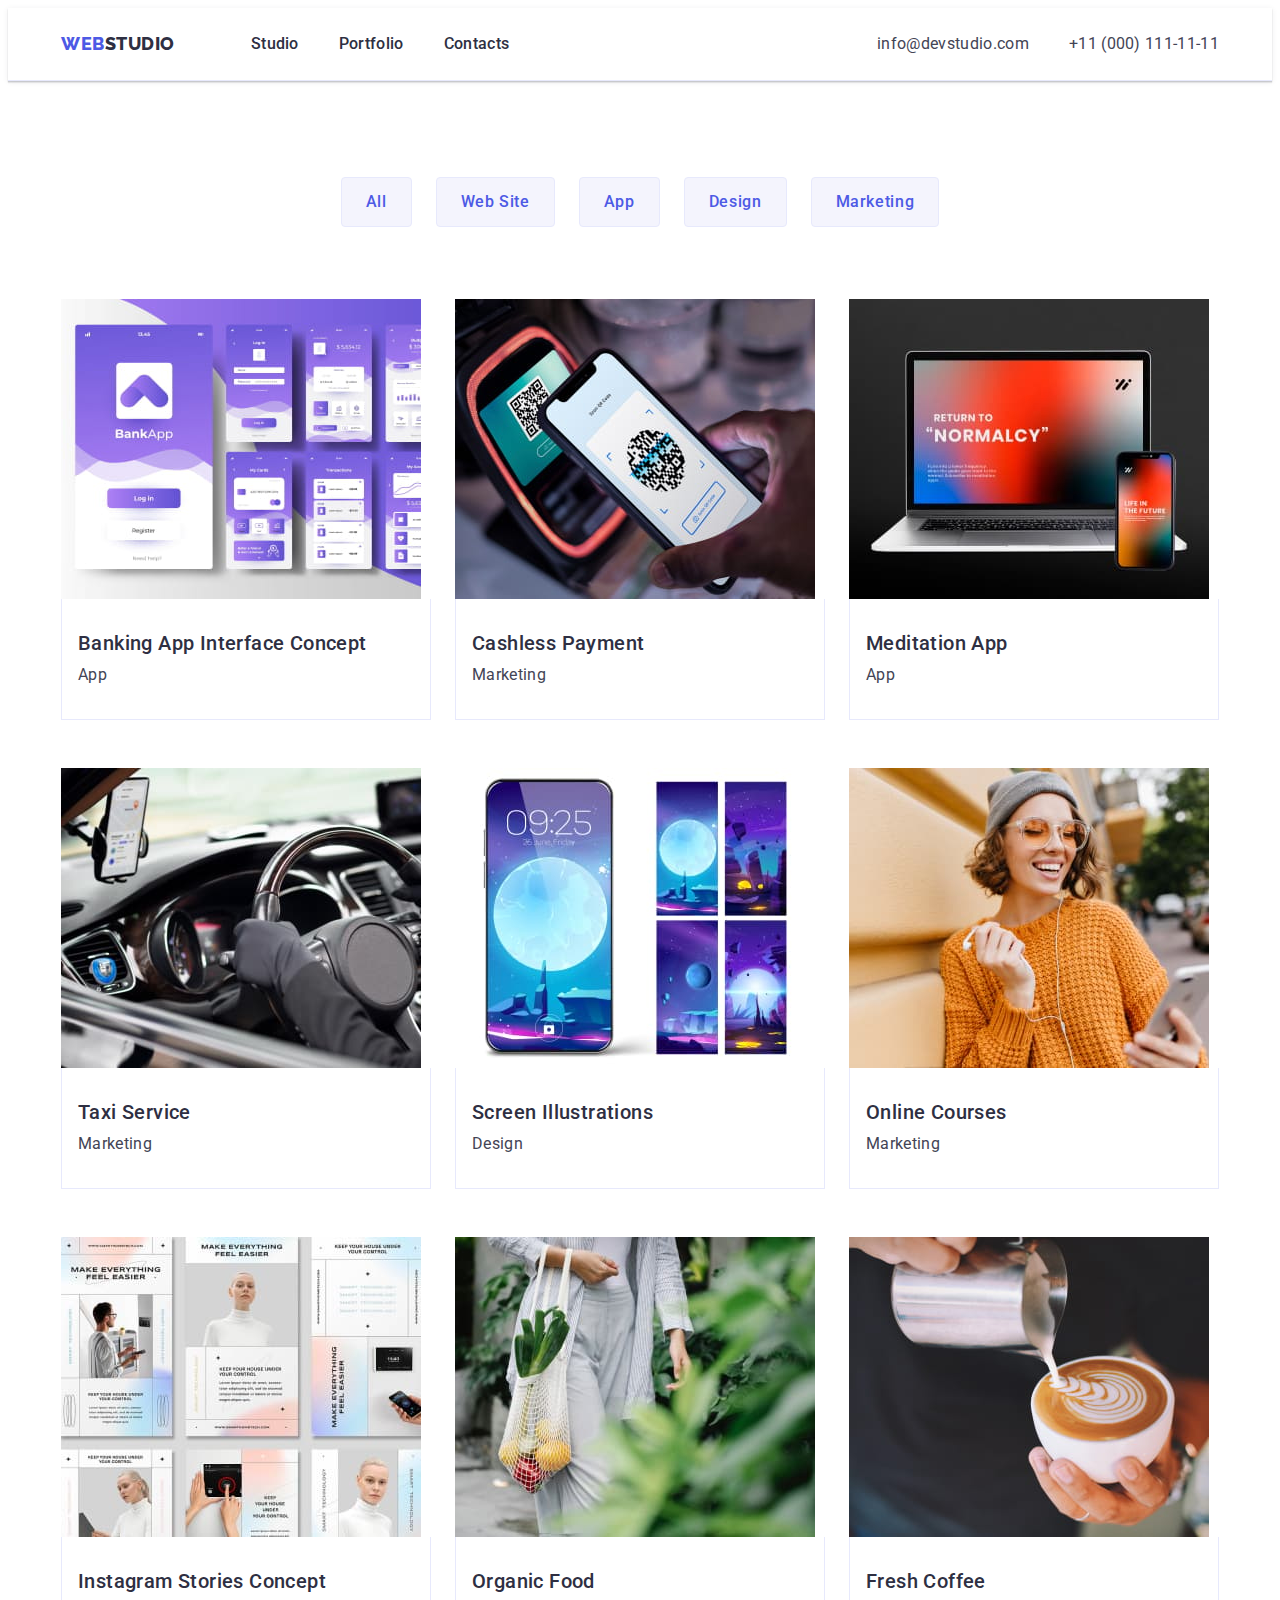
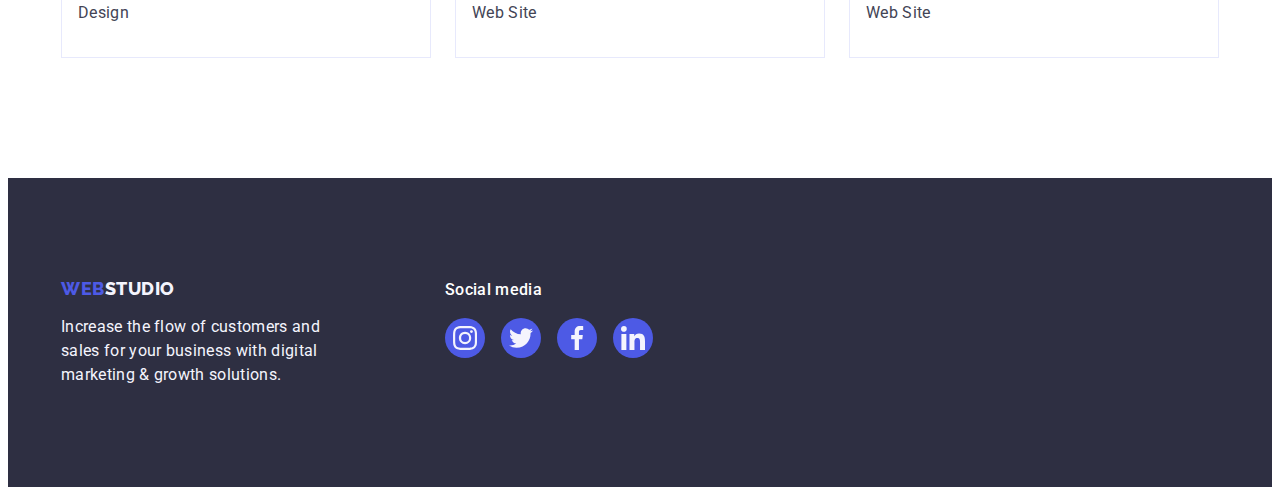
==== portfolio.html @ be01d1ad "Initial commit" ====
<!DOCTYPE html>
<html lang="en">
  <head>
    <meta charset="UTF-8" />
    <meta http-equiv="X-UA-Compatible" content="IE=edge" />
    <meta name="viewport" content="width=device-width, initial-scale=1.0" />
    <title>Portfolio</title>
    <link rel="preconnect" href="https://fonts.googleapis.com" />
    <link rel="preconnect" href="https://fonts.gstatic.com" crossorigin />
    <link
      href="https://fonts.googleapis.com/css2?family=Raleway:wght@800&family=Roboto:wght@400;500;700;900&display=swap"
      rel="stylesheet"
    />
    <link
      rel="stylesheet"
      href="https://cdnjs.cloudflare.com/ajax/libs/modern-normalize/1.1.0/modern-normalize.min.css"
      integrity="sha512-wpPYUAdjBVSE4KJnH1VR1HeZfpl1ub8YT/NKx4PuQ5NmX2tKuGu6U/JRp5y+Y8XG2tV+wKQpNHVUX03MfMFn9Q=="
      crossorigin="anonymous"
      referrerpolicy="no-referrer"
    />
    <link rel="stylesheet" href="./css/styles.css" />
  </head>
  <body>
    <!--Шапка сайту-->
    <header class="page-header">
      <div class="container page-header-container">
        <nav class="nav page-header-container">
          <a class="logo link" href="./index.html"
            >Web<span class="logo-part">Studio</span></a
          >
          <ul class="menu list">
            <li><a class="menu-item link" href="./index.html">Studio</a></li>
            <li>
              <a class="menu-item link" href="./portfolio.html">Portfolio</a>
            </li>
            <li><a class="menu-item link" href="">Contacts</a></li>
          </ul>
        </nav>
        <address class="contact-info">
          <ul class="list address page-header-container">
            <li>
              <a class="contact link" href="mailto:info@devstudio.com"
                >info@devstudio.com</a
              >
            </li>
            <li>
              <a class="contact link" href="tel:+110001111111"
                >+11 (000) 111-11-11</a
              >
            </li>
          </ul>
        </address>
      </div>
    </header>
    <main>
      <section class="portfolio-page">
        <div class="container">
          <h1 class="visually-hidden">Examples of our work</h1>
          <!-- Кнопки для фільтрації -->
          <ul class="list buttons-portfolio">
            <li><button class="filter-buttons" type="button">All</button></li>
            <li>
              <button class="filter-buttons" type="button">Web Site</button>
            </li>
            <li><button class="filter-buttons" type="button">App</button></li>
            <li>
              <button class="filter-buttons" type="button">Design</button>
            </li>
            <li>
              <button class="filter-buttons" type="button">Marketing</button>
            </li>
          </ul>
          <!-- Види робіт -->

          <ul class="list examples-list">
            <li class="examples-list-link">
              <a class="link more" href="">
                <img
                  src="./images/examples-of-our-work/banking-app.jpg"
                  alt="Banking App"
                  width="360"
                  height="300"
                />
                <div class="examples-item">
                  <h2 class="work-title">Banking App Interface Concept</h2>
                  <p class="work-desc">App</p>
                </div></a
              >
            </li>

            <li class="examples-list-link">
              <a class="link more" href="">
                <img
                  src="./images/examples-of-our-work/cashless-payment.jpg"
                  alt="Cashless Payment"
                  width="360"
                  height="300"
                />
                <div class="examples-item">
                  <h2 class="work-title">Cashless Payment</h2>
                  <p class="work-desc">Marketing</p>
                </div></a
              >
            </li>

            <li class="examples-list-link">
              <a class="link more" href="">
                <img
                  src="./images/examples-of-our-work/meditation-app.jpg"
                  alt="meditation app"
                  width="360"
                  height="300"
                />
                <div class="examples-item">
                  <h2 class="work-title">Meditation App</h2>
                  <p class="work-desc">App</p>
                </div></a
              >
            </li>

            <li class="examples-list-link">
              <a class="link more" href="">
                <img
                  src="./images/examples-of-our-work/taxi-service.jpg"
                  alt="Taxi Service"
                  width="360"
                  height="300"
                />
                <div class="examples-item">
                  <h2 class="work-title">Taxi Service</h2>
                  <p class="work-desc">Marketing</p>
                </div></a
              >
            </li>

            <li class="examples-list-link">
              <a class="link more" href="">
                <img
                  src="./images/examples-of-our-work/screen-illustrations.jpg"
                  alt="Screen Illustrations"
                  width="360"
                  height="300"
                />
                <div class="examples-item">
                  <h2 class="work-title">Screen Illustrations</h2>
                  <p class="work-desc">Design</p>
                </div></a
              >
            </li>

            <li class="examples-list-link">
              <a class="link more" href="">
                <img
                  src="./images/examples-of-our-work/online-courses.jpg"
                  alt="Online Courses"
                  width="360"
                  height="300"
                />
                <div class="examples-item">
                  <h2 class="work-title">Online Courses</h2>
                  <p class="work-desc">Marketing</p>
                </div></a
              >
            </li>

            <li class="examples-list-link">
              <a class="link more" href="">
                <img
                  src="./images/examples-of-our-work/instagram-stories-concept.jpg"
                  alt="Design for Instagram"
                  width="360"
                  height="300"
                />
                <div class="examples-item">
                  <h2 class="work-title">Instagram Stories Concept</h2>
                  <p class="work-desc">Design</p>
                </div></a
              >
            </li>

            <li class="examples-list-link">
              <a class="link more" href="">
                <img
                  src="./images/examples-of-our-work/organic-food.jpg"
                  alt="Organic food"
                  width="360"
                  height="300"
                />
                <div class="examples-item">
                  <h2 class="work-title">Organic Food</h2>
                  <p class="work-desc">Web Site</p>
                </div></a
              >
            </li>

            <li class="examples-list-link">
              <a class="link more" href="">
                <img
                  src="./images/examples-of-our-work/fresh-coffee.jpg"
                  alt="Coffee"
                  width="360"
                  height="300"
                />
                <div class="examples-item">
                  <h2 class="work-title">Fresh Coffee</h2>
                  <p class="work-desc">Web Site</p>
                </div></a
              >
            </li>
          </ul>
        </div>
      </section>
    </main>
    <!-- Футер -->
    <footer class="container-footer">
      <div class="container wrap-footer">
        <!-- Left-side -->
        <div class="left-side">
          <a class="bottom-logo link" href="./index.html">
            Web<span class="part-logo">Studio</span>
          </a>
          <p class="footer-text">
            Increase the flow of customers and sales for your business with
            digital marketing & growth solutions.
          </p>
        </div>
        <!-- Right side -->
        <div class="right-side">
          <p class="title-right">Social media</p>
          <ul class="social-footer list">
            <li class="social-footer-item">
              <a
                class="social-footer-link"
                href=""
                target="_blank"
                rel="noopener noreferrer"
                aria-label="icon instagram"
              >
                <svg class="footer-icons" width="24" height="24">
                  <use href="./images/icons.svg#icon-instagram-logo"></use>
                </svg>
              </a>
            </li>
            <li class="social-footer-item">
              <a
                class="social-footer-link"
                href=""
                target="_blank"
                rel="noopener noreferrer"
                aria-label="icon twitter"
              >
                <svg class="footer-icons" width="24" height="24">
                  <use href="./images/icons.svg#icon-twitter-logo"></use>
                </svg>
              </a>
            </li>
            <li class="social-footer-item">
              <a
                class="social-footer-link"
                href=""
                target="_blank"
                rel="noopener noreferrer"
                aria-label="icon facebook"
              >
                <svg class="footer-icons" width="24" height="24">
                  <use href="./images/icons.svg#icon-facebook-logo"></use>
                </svg>
              </a>
            </li>
            <li class="social-footer-item">
              <a
                class="social-footer-link"
                href=""
                target="_blank"
                rel="noopener noreferrer"
                aria-label="icon linkedin"
              >
                <svg class="footer-icons" width="24" height="24">
                  <use href="./images/icons.svg#icon-linkedin-logo"></use>
                </svg>
              </a>
            </li>
          </ul>
        </div>
      </div>
    </footer>
  </body>
</html>
---- css/styles.css ----
:root {
  --primary-text-color: #434455;
  --secondary-text-color: #2e2f42;
  --primary-background-color: #ffffff;
  --color-logo: #4d5ae5;
}
body {
  font-family: "Roboto", sans-serif;
  font-size: 16px;
  color: var(--primary-text-color);
  font-weight: 400;
  background-color: var(--primary-background-color);
}
h1,
h2,
h3,
h4,
p,
ul {
  margin-top: 0;
  margin-bottom: 0;
}
ul {
  padding-left: 0;
}
img {
  display: block;
  max-width: 100%;
  height: auto;
}
.list {
  list-style: none;
  display: flex;
}
.link {
  text-decoration: none;
}
/* =============COMPONENTS============= */
.title {
  font-weight: 500;
  font-size: 20px;
  line-height: 1.2;
  letter-spacing: 0.02em;
  color: var(--secondary-text-color);
}

.description {
  line-height: 1.5;
  letter-spacing: 0.02em;
  margin-bottom: 8px;
}

.section-heading {
  font-weight: 700;
  font-size: 36px;
  line-height: 1.11;
  letter-spacing: 0.02em;
  text-transform: capitalize;
  color: var(--secondary-text-color);
  text-align: center;
  margin-bottom: 72px;
}
.section {
  padding: 120px 0;
}

.container {
  width: 1158px;
  margin: 0 auto;
  padding: 0 15px;
}
.visually-hidden {
  position: absolute;
  width: 1px;
  height: 1px;
  margin: -1px;
  border: 0;
  padding: 0;
  white-space: nowrap;
  clip-path: inset(100%);
  clip: rect(0 0 0 0);
  overflow: hidden;
}
/* =============/COMPONENTS============= */

/* =============Шапка============= */
.logo {
  font-family: "Raleway", sans-serif;
  font-weight: 800;
  font-size: 18px;
  line-height: 1.17;
  margin-right: 76px;
  align-items: center;
  letter-spacing: 0.03em;
  text-transform: uppercase;
  color: #4d5ae5;
  padding-top: 24px;
  padding-bottom: 24px;
}
.logo-part {
  color: var(--secondary-text-color);
}
.menu {
  display: flex;
}
.menu-item {
  font-weight: 500;
  line-height: 1.5;
  letter-spacing: 0.02em;
  color: var(--secondary-text-color);
  padding-top: 24px;
  padding-bottom: 24px;
  display: block;
}
.menu :not(:last-child) {
  margin-right: 40px;
}

.menu-item:hover,
.menu-item:focus {
  color: #404bbf;
}
.contact-info {
  font-style: normal;
  margin-left: auto;
}
.contact {
  line-height: 1.5;
  letter-spacing: 0.02em;
  font-style: normal;
  color: var(--primary-text-color);
  padding-top: 24px;
  padding-bottom: 24px;
  display: block;
}

.contact:hover,
.contact:focus {
  color: #404bbf;
}

.page-header-container {
  display: flex;
  align-items: center;
}
.page-header {
  border-bottom: 1px solid #e7e9fc;
  box-shadow: 0px 2px 1px rgba(46, 47, 66, 0.08),
    0px 1px 1px rgba(46, 47, 66, 0.16), 0px 1px 6px rgba(46, 47, 66, 0.08);
}
.address :not(:last-child) {
  margin-right: 40px;
}

/* =================/Шапка=============== */

/* =============HERO STUDIO============= */
.hero {
  padding-top: 188px;
  padding-bottom: 188px;
  background: #2e2f42;
  max-height: 600px;
  max-width: 1440px;
  margin-left: auto;
  margin-right: auto;
  background-repeat: no-repeat;
  background-position: center;
  background-size: cover;
  background-image: linear-gradient(
      rgba(46, 47, 66, 0.7),
      rgba(46, 47, 66, 0.7)
    ),
    url(../images/hero-background/people-office-hero.jpg);
}

.hero-caption {
  font-weight: 700;
  font-size: 56px;
  line-height: 1.07;
  letter-spacing: 0.02em;
  color: #ffffff;
  text-align: center;
  margin-bottom: 48px;
  max-width: 496px;
  margin-left: auto;
  margin-right: auto;
}
.btn-order {
  background: var(--color-logo);
  font-weight: 500;
  line-height: 1.5;
  display: block;
  align-items: center;
  letter-spacing: 0.04em;
  color: #ffffff;
  font-family: "Roboto", sans-serif;
  font-size: 16px;
  letter-spacing: 0.04em;
  margin: 0 auto;
  padding-top: 14.22px;
  padding-right: 30.22px;
  padding-bottom: 14.22px;
  padding-left: 30.22px;
  min-width: 169px;
  height: 56px;
  border-radius: 4px;
  border-color: var(--color-logo);
  border: none;
}

.btn-order {
  cursor: pointer;
}
.btn-order:hover,
.btn-order:focus {
  background: #404bbf;
}

/* =============/HERO STUDIO============= */

/**
  |============================
  | Advantages
  |============================
*/
.list .title {
  margin-bottom: 8px;
}
.advantages-list {
  gap: 24px;
}
.item-advantages {
  flex-basis: calc((100% - (3 * 24px)) / 4);
}

.wrap-icon {
  display: flex;
  align-items: center;
  justify-content: center;
  width: 264px;
  height: 112px;
  background-color: #f4f4fd;
  border-radius: 4px;
  margin-bottom: 8px;
}
/**
  |============================
  | /Advantages
  |============================
*/

/* =============What are we doing============= */
.container-wod {
  padding-bottom: 120px;
}
.work-list :not(:last-child) {
  margin-right: 24px;
}
.cards-works {
  flex-basis: calc((100%-24px * 2) / 3);
}
/* =============/What are we doing============= */

/* =============OUR TEAM============= */
.section-team {
  background-color: #f4f4fd;
}
.holder {
  background-color: #ffffff;
  box-shadow: 0px 1px 6px rgba(46, 47, 66, 0.08),
    0px 1px 1px rgba(46, 47, 66, 0.16), 0px 2px 1px rgba(46, 47, 66, 0.08);
  border-radius: 0px 0px 4px 4px;
}
.holder:not(:last-child) {
  margin-right: 24px;
}
.employees {
  flex-basis: calc((100%- 24px * 3) / 4);
}
.employee-desc {
  text-align: center;
  padding-top: 32px;
  padding-bottom: 32px;
}

.social {
  justify-content: center;
  align-items: center;
  gap: 24px;
}

.social-links {
  display: flex;
  width: 40px;
  height: 40px;
  background-color: var(--color-logo);
  align-items: center;
  justify-content: center;
  border-radius: 50%;
}
.social-icons {
  fill: #f4f4fd;
}
.social-links:hover,
.social-links:focus {
  background-color: #404bbf;
}

/* =============/OUR TEAM============= */

/* =============Customers============= */
.section-heading {
  line-height: 1.1;
}

.customers-link {
  display: flex;
  width: 168px;
  height: 88px;
  justify-content: center;
  align-items: center;
  color: #8e8f99;
  border: 1px solid #8e8f99;
  border-radius: 4px;
}
.customers-icon {
  fill: currentColor;
}
.customers-link:hover,
.customers-link:focus {
  color: #404bbf;
  border: 1px solid #404bbf;
}
.customers {
  gap: 24px;
}

/* =============/Customers============= */

/* =============Footer============= */

.footer-text {
  width: 264px;
  font-size: 16px;
  line-height: 1.5;
  letter-spacing: 0.02em;
}

.container-footer {
  background: #2e2f42;
  color: #f4f4fd;
  padding: 100px 0 100px;
}
.bottom-logo {
  font-family: "Raleway", sans-serif;
  font-weight: 800;
  font-size: 18px;
  line-height: 1.17;
  display: flex;
  align-items: center;
  letter-spacing: 0.03em;
  text-transform: uppercase;
  color: #4d5ae5;
  margin-bottom: 16px;
  display: inline-block;
}
.part-logo {
  color: #f4f4fd;
}
.wrap-footer {
  display: flex;
  align-items: baseline;
}
.left-side {
  margin-right: 120px;
}
.title-right {
  font-weight: 500;
  font-size: 16px;
  line-height: 1.5;
  letter-spacing: 0.02em;
  margin-bottom: 16px;
  color: var(--primary-background-color);
}
.social-footer-link {
  display: flex;
  width: 40px;
  height: 40px;
  align-items: center;
  justify-content: center;
  background-color: var(--color-logo);
  border-radius: 50%;
  fill: #f4f4fd;
}
.social-footer-link:hover,
.social-footer-link:focus {
  background-color: #31d0aa;
}
.social-footer {
  gap: 16px;
  justify-content: space-between;
  align-items: center;
}
/* =============/Footer============= */

/* =============Portfolio============= */
.portfolio-page {
  padding-top: 96px;
  padding-bottom: 120px;
}
.filter-buttons {
  font-family: "Roboto", sans-serif;
  font-size: 16px;
  font-weight: 500;
  line-height: 1.5;
  text-align: center;
  letter-spacing: 0.04em;
  color: var(--color-logo);
  background: #f4f4fd;
  border: 1px solid #e7e9fc;
  border-radius: 4px;
  padding-top: 12px;
  padding-right: 24px;
  padding-bottom: 12px;
  padding-left: 24px;
}

.filter-buttons:hover,
.filter-buttons:focus {
  color: #ffffff;
  background-color: #404bbf;
  border: 1px solid transparent;
  box-shadow: 0px 3px 1px rgba(0, 0, 0, 0.1), 0px 2px 1px rgba(0, 0, 0, 0.08),
    0px 2px 2px rgba(0, 0, 0, 0.12);
  border-radius: 4px;
}

.filter-buttons {
  cursor: pointer;
}

.work-title {
  font-weight: 500;
  font-size: 20px;
  line-height: 1.2;
  letter-spacing: 0.02em;
  color: var(--secondary-text-color);
  margin-bottom: 8px;
}
.work-desc {
  line-height: 1.5;
  letter-spacing: 0.02em;
  font-size: 16px;
  line-height: 1.5;
  color: var(--primary-text-color);
}
.examples-list {
  display: flex;
  flex-wrap: wrap;
  column-gap: 24px;
  row-gap: 48px;
}

.examples-list-link {
  flex-basis: calc((100% - 48px) / 3);
}

.examples-item {
  padding: 32px 16px;
  border: 1px solid #e7e9fc;
  border-top: none;
}
.buttons-portfolio {
  margin-bottom: 72px;
  justify-content: center;
}
.buttons-portfolio :not(:last-child) {
  margin-right: 24px;
}
.more {
  display: block;
}
.more:hover,
.more:focus {
  
  box-shadow: 0px 1px 6px rgba(46, 47, 66, 0.08),
    0px 1px 1px rgba(46, 47, 66, 0.16), 0px 2px 1px rgba(46, 47, 66, 0.08);
}
/* =============/Portfolio=========:==== */
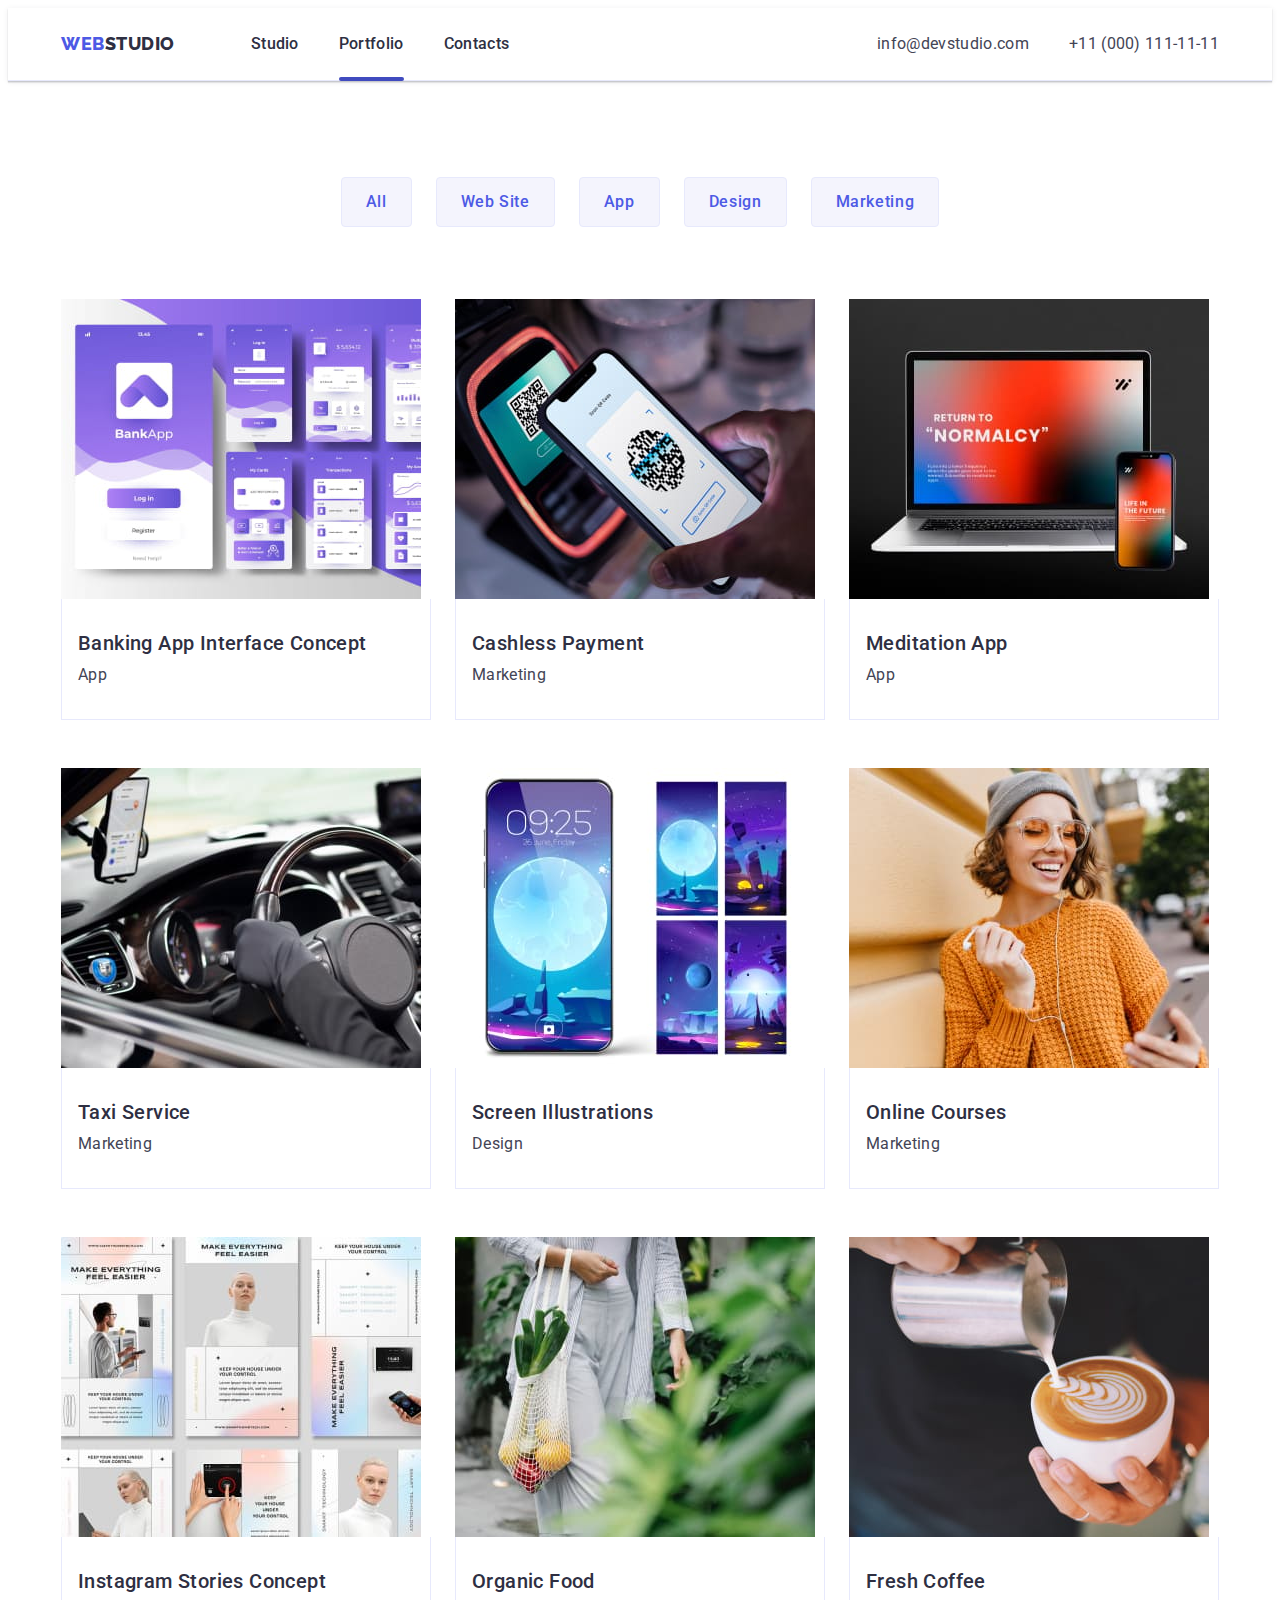
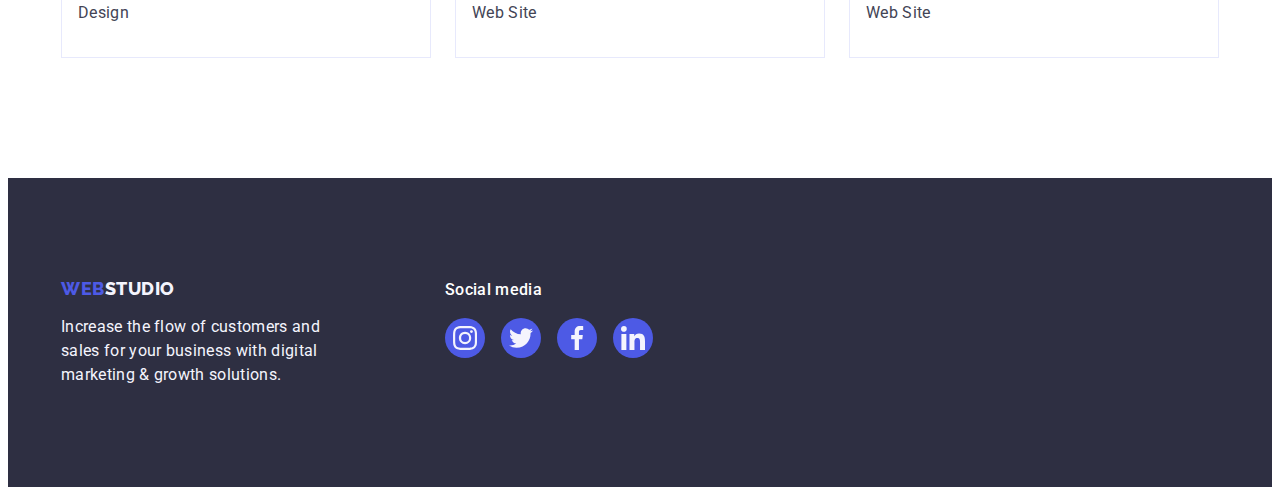
==== commit a410ec83: "hw5 Version1" ====
--- a/portfolio.html
+++ b/portfolio.html
@@ -31,7 +31,9 @@
           <ul class="menu list">
             <li><a class="menu-item link" href="./index.html">Studio</a></li>
             <li>
-              <a class="menu-item link" href="./portfolio.html">Portfolio</a>
+              <a class="menu-item active link" href="./portfolio.html"
+                >Portfolio</a
+              >
             </li>
             <li><a class="menu-item link" href="">Contacts</a></li>
           </ul>
@@ -75,12 +77,21 @@
           <ul class="list examples-list">
             <li class="examples-list-link">
               <a class="link more" href="">
-                <img
-                  src="./images/examples-of-our-work/banking-app.jpg"
-                  alt="Banking App"
-                  width="360"
-                  height="300"
-                />
+                <div class="examples-thumb">
+                  <img
+                    src="./images/examples-of-our-work/banking-app.jpg"
+                    alt="Banking App"
+                    width="360"
+                    height="300"
+                  />
+                  <div class="overlay">
+                    <p class="overlay-text">
+                      14 Stylish and User-Friendly App Design Concepts · Task
+                      Manager App · Calorie Tracker App · Exotic Fruit Ecommerce
+                      App · Cloud Storage App
+                    </p>
+                  </div>
+                </div>
                 <div class="examples-item">
                   <h2 class="work-title">Banking App Interface Concept</h2>
                   <p class="work-desc">App</p>
@@ -90,12 +101,21 @@
 
             <li class="examples-list-link">
               <a class="link more" href="">
-                <img
-                  src="./images/examples-of-our-work/cashless-payment.jpg"
-                  alt="Cashless Payment"
-                  width="360"
-                  height="300"
-                />
+                <div class="examples-thumb">
+                  <img
+                    src="./images/examples-of-our-work/cashless-payment.jpg"
+                    alt="Cashless Payment"
+                    width="360"
+                    height="300"
+                  />
+                  <div class="overlay">
+                    <p class="overlay-text">
+                      14 Stylish and User-Friendly App Design Concepts · Task
+                      Manager App · Calorie Tracker App · Exotic Fruit Ecommerce
+                      App · Cloud Storage App
+                    </p>
+                  </div>
+                </div>
                 <div class="examples-item">
                   <h2 class="work-title">Cashless Payment</h2>
                   <p class="work-desc">Marketing</p>
@@ -105,12 +125,21 @@
 
             <li class="examples-list-link">
               <a class="link more" href="">
-                <img
-                  src="./images/examples-of-our-work/meditation-app.jpg"
-                  alt="meditation app"
-                  width="360"
-                  height="300"
-                />
+                <div class="examples-thumb">
+                  <img
+                    src="./images/examples-of-our-work/meditation-app.jpg"
+                    alt="meditation app"
+                    width="360"
+                    height="300"
+                  />
+                  <div class="overlay">
+                    <p class="overlay-text">
+                      14 Stylish and User-Friendly App Design Concepts · Task
+                      Manager App · Calorie Tracker App · Exotic Fruit Ecommerce
+                      App · Cloud Storage App
+                    </p>
+                  </div>
+                </div>
                 <div class="examples-item">
                   <h2 class="work-title">Meditation App</h2>
                   <p class="work-desc">App</p>
@@ -120,12 +149,21 @@
 
             <li class="examples-list-link">
               <a class="link more" href="">
-                <img
-                  src="./images/examples-of-our-work/taxi-service.jpg"
-                  alt="Taxi Service"
-                  width="360"
-                  height="300"
-                />
+                <div class="examples-thumb">
+                  <img
+                    src="./images/examples-of-our-work/taxi-service.jpg"
+                    alt="Taxi Service"
+                    width="360"
+                    height="300"
+                  />
+                  <div class="overlay">
+                    <p class="overlay-text">
+                      14 Stylish and User-Friendly App Design Concepts · Task
+                      Manager App · Calorie Tracker App · Exotic Fruit Ecommerce
+                      App · Cloud Storage App
+                    </p>
+                  </div>
+                </div>
                 <div class="examples-item">
                   <h2 class="work-title">Taxi Service</h2>
                   <p class="work-desc">Marketing</p>
@@ -135,12 +173,21 @@
 
             <li class="examples-list-link">
               <a class="link more" href="">
-                <img
-                  src="./images/examples-of-our-work/screen-illustrations.jpg"
-                  alt="Screen Illustrations"
-                  width="360"
-                  height="300"
-                />
+                <div class="examples-thumb">
+                  <img
+                    src="./images/examples-of-our-work/screen-illustrations.jpg"
+                    alt="Screen Illustrations"
+                    width="360"
+                    height="300"
+                  />
+                  <div class="overlay">
+                    <p class="overlay-text">
+                      14 Stylish and User-Friendly App Design Concepts · Task
+                      Manager App · Calorie Tracker App · Exotic Fruit Ecommerce
+                      App · Cloud Storage App
+                    </p>
+                  </div>
+                </div>
                 <div class="examples-item">
                   <h2 class="work-title">Screen Illustrations</h2>
                   <p class="work-desc">Design</p>
@@ -150,12 +197,21 @@
 
             <li class="examples-list-link">
               <a class="link more" href="">
-                <img
-                  src="./images/examples-of-our-work/online-courses.jpg"
-                  alt="Online Courses"
-                  width="360"
-                  height="300"
-                />
+                <div class="examples-thumb">
+                  <img
+                    src="./images/examples-of-our-work/online-courses.jpg"
+                    alt="Online Courses"
+                    width="360"
+                    height="300"
+                  />
+                  <div class="overlay">
+                    <p class="overlay-text">
+                      14 Stylish and User-Friendly App Design Concepts · Task
+                      Manager App · Calorie Tracker App · Exotic Fruit Ecommerce
+                      App · Cloud Storage App
+                    </p>
+                  </div>
+                </div>
                 <div class="examples-item">
                   <h2 class="work-title">Online Courses</h2>
                   <p class="work-desc">Marketing</p>
@@ -165,12 +221,21 @@
 
             <li class="examples-list-link">
               <a class="link more" href="">
-                <img
-                  src="./images/examples-of-our-work/instagram-stories-concept.jpg"
-                  alt="Design for Instagram"
-                  width="360"
-                  height="300"
-                />
+                <div class="examples-thumb">
+                  <img
+                    src="./images/examples-of-our-work/instagram-stories-concept.jpg"
+                    alt="Design for Instagram"
+                    width="360"
+                    height="300"
+                  />
+                  <div class="overlay">
+                    <p class="overlay-text">
+                      14 Stylish and User-Friendly App Design Concepts · Task
+                      Manager App · Calorie Tracker App · Exotic Fruit Ecommerce
+                      App · Cloud Storage App
+                    </p>
+                  </div>
+                </div>
                 <div class="examples-item">
                   <h2 class="work-title">Instagram Stories Concept</h2>
                   <p class="work-desc">Design</p>
@@ -180,12 +245,21 @@
 
             <li class="examples-list-link">
               <a class="link more" href="">
-                <img
-                  src="./images/examples-of-our-work/organic-food.jpg"
-                  alt="Organic food"
-                  width="360"
-                  height="300"
-                />
+                <div class="examples-thumb">
+                  <img
+                    src="./images/examples-of-our-work/organic-food.jpg"
+                    alt="Organic food"
+                    width="360"
+                    height="300"
+                  />
+                  <div class="overlay">
+                    <p class="overlay-text">
+                      14 Stylish and User-Friendly App Design Concepts · Task
+                      Manager App · Calorie Tracker App · Exotic Fruit Ecommerce
+                      App · Cloud Storage App
+                    </p>
+                  </div>
+                </div>
                 <div class="examples-item">
                   <h2 class="work-title">Organic Food</h2>
                   <p class="work-desc">Web Site</p>
@@ -195,12 +269,21 @@
 
             <li class="examples-list-link">
               <a class="link more" href="">
-                <img
-                  src="./images/examples-of-our-work/fresh-coffee.jpg"
-                  alt="Coffee"
-                  width="360"
-                  height="300"
-                />
+                <div class="examples-thumb">
+                  <img
+                    src="./images/examples-of-our-work/fresh-coffee.jpg"
+                    alt="Coffee"
+                    width="360"
+                    height="300"
+                  />
+                  <div class="overlay">
+                    <p class="overlay-text">
+                      14 Stylish and User-Friendly App Design Concepts · Task
+                      Manager App · Calorie Tracker App · Exotic Fruit Ecommerce
+                      App · Cloud Storage App
+                    </p>
+                  </div>
+                </div>
                 <div class="examples-item">
                   <h2 class="work-title">Fresh Coffee</h2>
                   <p class="work-desc">Web Site</p>
--- a/css/styles.css
+++ b/css/styles.css
@@ -3,6 +3,9 @@
   --secondary-text-color: #2e2f42;
   --primary-background-color: #ffffff;
   --color-logo: #4d5ae5;
+  --animation: 250ms cubic-bezier(0.4, 0, 0.2, 1);
+  --header-idx: 10;
+  --modal-idx: 100;
 }
 body {
   font-family: "Roboto", sans-serif;
@@ -111,6 +114,8 @@
   padding-top: 24px;
   padding-bottom: 24px;
   display: block;
+  position: relative;
+  transition: color var(--animation);
 }
 .menu :not(:last-child) {
   margin-right: 40px;
@@ -119,6 +124,20 @@
 .menu-item:hover,
 .menu-item:focus {
   color: #404bbf;
+}
+.menu-item::after {
+  content: "";
+  width: 100%;
+  height: 4px;
+  background-color: transparent;
+  border-radius: 2px;
+  display: block;
+  position: absolute;
+  bottom: -1px;
+  left: 0;
+}
+.active::after {
+  background-color: #404bbf;
 }
 .contact-info {
   font-style: normal;
@@ -132,6 +151,7 @@
   padding-top: 24px;
   padding-bottom: 24px;
   display: block;
+  transition: color var(--animation);
 }
 
 .contact:hover,
@@ -144,6 +164,7 @@
   align-items: center;
 }
 .page-header {
+  z-index: var(--header-idx);
   border-bottom: 1px solid #e7e9fc;
   box-shadow: 0px 2px 1px rgba(46, 47, 66, 0.08),
     0px 1px 1px rgba(46, 47, 66, 0.16), 0px 1px 6px rgba(46, 47, 66, 0.08);
@@ -206,6 +227,7 @@
   border-radius: 4px;
   border-color: var(--color-logo);
   border: none;
+  transition: background-color var(--animation);
 }
 
 .btn-order {
@@ -213,7 +235,7 @@
 }
 .btn-order:hover,
 .btn-order:focus {
-  background: #404bbf;
+  background-color: #404bbf;
 }
 
 /* =============/HERO STUDIO============= */
@@ -297,6 +319,7 @@
   align-items: center;
   justify-content: center;
   border-radius: 50%;
+  transition: background-color var(--animation);
 }
 .social-icons {
   fill: #f4f4fd;
@@ -322,6 +345,7 @@
   color: #8e8f99;
   border: 1px solid #8e8f99;
   border-radius: 4px;
+  transition: color var(--animation), border-color var(--animation);
 }
 .customers-icon {
   fill: currentColor;
@@ -329,7 +353,7 @@
 .customers-link:hover,
 .customers-link:focus {
   color: #404bbf;
-  border: 1px solid #404bbf;
+  border-color: #404bbf;
 }
 .customers {
   gap: 24px;
@@ -391,6 +415,7 @@
   background-color: var(--color-logo);
   border-radius: 50%;
   fill: #f4f4fd;
+  transition: background-color var(--animation);
 }
 .social-footer-link:hover,
 .social-footer-link:focus {
@@ -416,23 +441,24 @@
   text-align: center;
   letter-spacing: 0.04em;
   color: var(--color-logo);
-  background: #f4f4fd;
+  background-color: #f4f4fd;
   border: 1px solid #e7e9fc;
   border-radius: 4px;
   padding-top: 12px;
   padding-right: 24px;
   padding-bottom: 12px;
   padding-left: 24px;
+  transition: color var(--animation), background-color var(--animation),
+    border-color var(--animation), box-shadow var(--animation);
 }
 
 .filter-buttons:hover,
 .filter-buttons:focus {
-  color: #ffffff;
+  color: var(--primary-background-color);
   background-color: #404bbf;
-  border: 1px solid transparent;
+  border-color: transparent;
   box-shadow: 0px 3px 1px rgba(0, 0, 0, 0.1), 0px 2px 1px rgba(0, 0, 0, 0.08),
     0px 2px 2px rgba(0, 0, 0, 0.12);
-  border-radius: 4px;
 }
 
 .filter-buttons {
@@ -479,11 +505,92 @@
 }
 .more {
   display: block;
+  transition: box-shadow var(--animation);
 }
 .more:hover,
 .more:focus {
-  
   box-shadow: 0px 1px 6px rgba(46, 47, 66, 0.08),
     0px 1px 1px rgba(46, 47, 66, 0.16), 0px 2px 1px rgba(46, 47, 66, 0.08);
 }
 /* =============/Portfolio=========:==== */
+
+/* Modal window */
+.backdrop {
+  width: 100%;
+  height: 100%;
+  position: fixed;
+  top: 0;
+  left: 0;
+  background-color: rgba(46, 47, 66, 0.4);
+  z-index: var(--modal-idx);
+  transition: opacity var(--animation), visibility var(--animation);
+}
+.backdrop.is-hidden {
+  opacity: 0;
+  pointer-events: none;
+  visibility: hidden;
+}
+.modal {
+  position: absolute;
+  top: 50%;
+  left: 50%;
+  transform: translateX(-50%) translateY(-48%);
+  width: 408px;
+  height: 584px;
+  background: #fcfcfc;
+  border-radius: 4px;
+  box-shadow: 0px 1px 1px rgba(0, 0, 0, 0.14), 0px 1px 3px rgba(0, 0, 0, 0.12),
+    0px 2px 1px rgba(0, 0, 0, 0.2);
+  transition: opacity 400ms linear, transform 400ms linear;
+}
+.backdrop.is-hidden .modal {
+  opacity: 0;
+  transform: scale(2) rotate(150deg);
+  /* transform: translateX(-50%) translateY(-75%); */
+}
+.modal-close-btn {
+  border-radius: 50%;
+  position: absolute;
+  background-color: #e7e9fc;
+  width: 24px;
+  height: 24px;
+  border: 1px solid rgba(0, 0, 0, 0.1);
+  top: 24px;
+  right: 24px;
+  display: flex;
+  align-items: center;
+  justify-content: center;
+  padding: 0;
+}
+.modal-close-icone {
+  fill: rgba(46, 47, 66, 1);
+}
+
+/* Overlay */
+.examples-thumb {
+  position: relative;
+  overflow: hidden;
+}
+
+.overlay {
+  position: absolute;
+  top: 0;
+  left: 0;
+  background-color: rgba(77, 90, 229, 1);
+  width: 100%;
+  height: 100%;
+  padding-top: 40px;
+  padding-right: 32px;
+  padding-bottom: 164px;
+  padding-left: 32px;
+  transform: translateY(100%);
+  transition: transform var(--animation);
+}
+.overlay-text {
+  line-height: 1.5;
+  letter-spacing: 0.02em;
+  color: #f4f4fd;
+}
+.examples-list-link:hover .overlay {
+  transform: translateY(0%);
+}
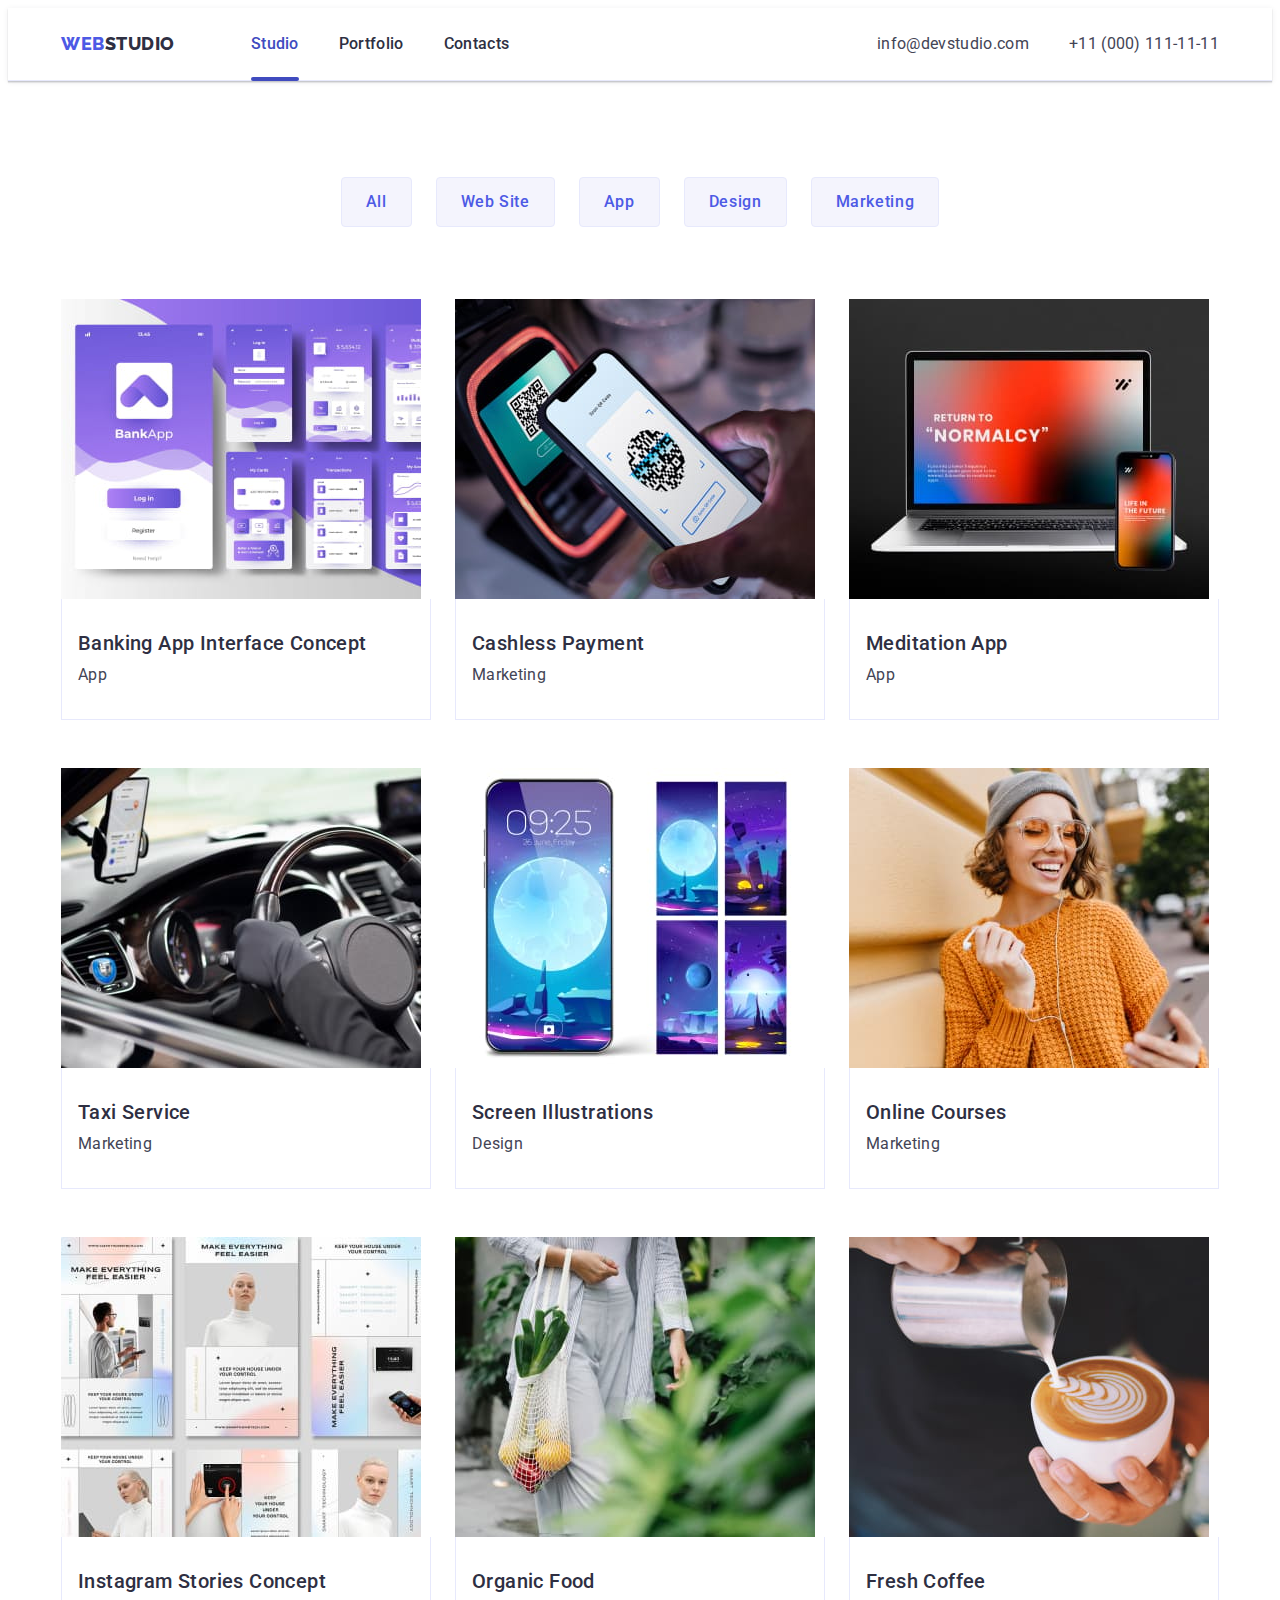
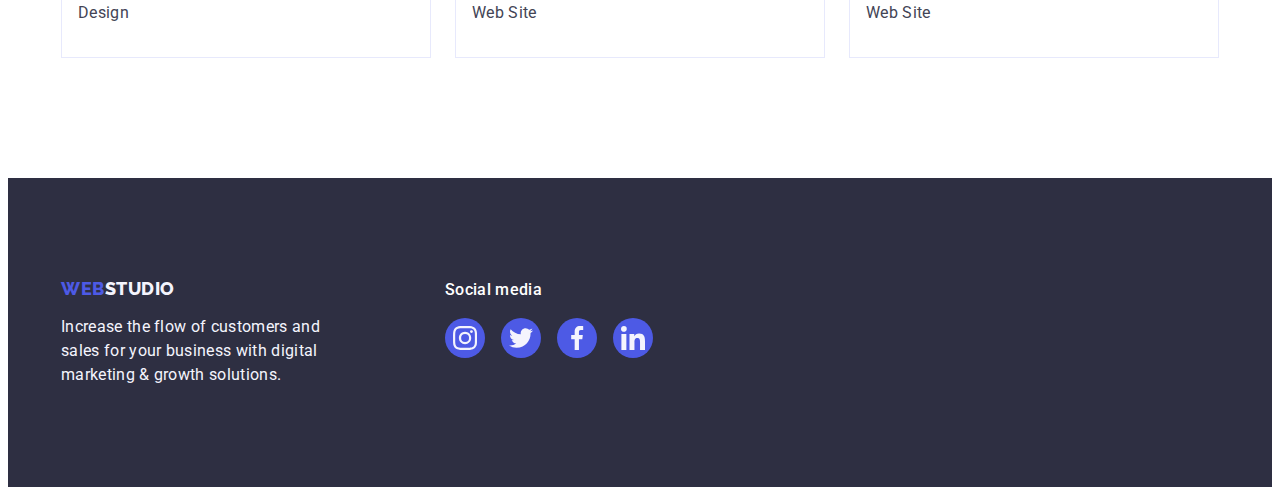
==== commit 89af7d8f: "version3" ====
--- a/portfolio.html
+++ b/portfolio.html
@@ -29,11 +29,11 @@
             >Web<span class="logo-part">Studio</span></a
           >
           <ul class="menu list">
-            <li><a class="menu-item link" href="./index.html">Studio</a></li>
-            <li>
-              <a class="menu-item active link" href="./portfolio.html"
-                >Portfolio</a
-              >
+            <li>
+              <a class="menu-item active link" href="./index.html">Studio</a>
+            </li>
+            <li>
+              <a class="menu-item link" href="./portfolio.html">Portfolio</a>
             </li>
             <li><a class="menu-item link" href="">Contacts</a></li>
           </ul>
@@ -84,13 +84,11 @@
                     width="360"
                     height="300"
                   />
-                  <div class="overlay">
-                    <p class="overlay-text">
-                      14 Stylish and User-Friendly App Design Concepts · Task
-                      Manager App · Calorie Tracker App · Exotic Fruit Ecommerce
-                      App · Cloud Storage App
-                    </p>
-                  </div>
+                  <p class="overlay">
+                    14 Stylish and User-Friendly App Design Concepts · Task
+                    Manager App · Calorie Tracker App · Exotic Fruit Ecommerce
+                    App · Cloud Storage App
+                  </p>
                 </div>
                 <div class="examples-item">
                   <h2 class="work-title">Banking App Interface Concept</h2>
@@ -108,14 +106,14 @@
                     width="360"
                     height="300"
                   />
-                  <div class="overlay">
-                    <p class="overlay-text">
-                      14 Stylish and User-Friendly App Design Concepts · Task
-                      Manager App · Calorie Tracker App · Exotic Fruit Ecommerce
-                      App · Cloud Storage App
-                    </p>
-                  </div>
-                </div>
+
+                  <p class="overlay">
+                    14 Stylish and User-Friendly App Design Concepts · Task
+                    Manager App · Calorie Tracker App · Exotic Fruit Ecommerce
+                    App · Cloud Storage App
+                  </p>
+                </div>
+
                 <div class="examples-item">
                   <h2 class="work-title">Cashless Payment</h2>
                   <p class="work-desc">Marketing</p>
@@ -132,13 +130,12 @@
                     width="360"
                     height="300"
                   />
-                  <div class="overlay">
-                    <p class="overlay-text">
-                      14 Stylish and User-Friendly App Design Concepts · Task
-                      Manager App · Calorie Tracker App · Exotic Fruit Ecommerce
-                      App · Cloud Storage App
-                    </p>
-                  </div>
+
+                  <p class="overlay">
+                    14 Stylish and User-Friendly App Design Concepts · Task
+                    Manager App · Calorie Tracker App · Exotic Fruit Ecommerce
+                    App · Cloud Storage App
+                  </p>
                 </div>
                 <div class="examples-item">
                   <h2 class="work-title">Meditation App</h2>
@@ -156,14 +153,14 @@
                     width="360"
                     height="300"
                   />
-                  <div class="overlay">
-                    <p class="overlay-text">
-                      14 Stylish and User-Friendly App Design Concepts · Task
-                      Manager App · Calorie Tracker App · Exotic Fruit Ecommerce
-                      App · Cloud Storage App
-                    </p>
-                  </div>
-                </div>
+
+                  <p class="overlay">
+                    14 Stylish and User-Friendly App Design Concepts · Task
+                    Manager App · Calorie Tracker App · Exotic Fruit Ecommerce
+                    App · Cloud Storage App
+                  </p>
+                </div>
+
                 <div class="examples-item">
                   <h2 class="work-title">Taxi Service</h2>
                   <p class="work-desc">Marketing</p>
@@ -180,13 +177,12 @@
                     width="360"
                     height="300"
                   />
-                  <div class="overlay">
-                    <p class="overlay-text">
-                      14 Stylish and User-Friendly App Design Concepts · Task
-                      Manager App · Calorie Tracker App · Exotic Fruit Ecommerce
-                      App · Cloud Storage App
-                    </p>
-                  </div>
+
+                  <p class="overlay">
+                    14 Stylish and User-Friendly App Design Concepts · Task
+                    Manager App · Calorie Tracker App · Exotic Fruit Ecommerce
+                    App · Cloud Storage App
+                  </p>
                 </div>
                 <div class="examples-item">
                   <h2 class="work-title">Screen Illustrations</h2>
@@ -204,14 +200,14 @@
                     width="360"
                     height="300"
                   />
-                  <div class="overlay">
-                    <p class="overlay-text">
-                      14 Stylish and User-Friendly App Design Concepts · Task
-                      Manager App · Calorie Tracker App · Exotic Fruit Ecommerce
-                      App · Cloud Storage App
-                    </p>
-                  </div>
-                </div>
+
+                  <p class="overlay">
+                    14 Stylish and User-Friendly App Design Concepts · Task
+                    Manager App · Calorie Tracker App · Exotic Fruit Ecommerce
+                    App · Cloud Storage App
+                  </p>
+                </div>
+
                 <div class="examples-item">
                   <h2 class="work-title">Online Courses</h2>
                   <p class="work-desc">Marketing</p>
@@ -228,13 +224,12 @@
                     width="360"
                     height="300"
                   />
-                  <div class="overlay">
-                    <p class="overlay-text">
-                      14 Stylish and User-Friendly App Design Concepts · Task
-                      Manager App · Calorie Tracker App · Exotic Fruit Ecommerce
-                      App · Cloud Storage App
-                    </p>
-                  </div>
+
+                  <p class="overlay">
+                    14 Stylish and User-Friendly App Design Concepts · Task
+                    Manager App · Calorie Tracker App · Exotic Fruit Ecommerce
+                    App · Cloud Storage App
+                  </p>
                 </div>
                 <div class="examples-item">
                   <h2 class="work-title">Instagram Stories Concept</h2>
@@ -252,13 +247,12 @@
                     width="360"
                     height="300"
                   />
-                  <div class="overlay">
-                    <p class="overlay-text">
-                      14 Stylish and User-Friendly App Design Concepts · Task
-                      Manager App · Calorie Tracker App · Exotic Fruit Ecommerce
-                      App · Cloud Storage App
-                    </p>
-                  </div>
+
+                  <p class="overlay">
+                    14 Stylish and User-Friendly App Design Concepts · Task
+                    Manager App · Calorie Tracker App · Exotic Fruit Ecommerce
+                    App · Cloud Storage App
+                  </p>
                 </div>
                 <div class="examples-item">
                   <h2 class="work-title">Organic Food</h2>
@@ -276,14 +270,14 @@
                     width="360"
                     height="300"
                   />
-                  <div class="overlay">
-                    <p class="overlay-text">
-                      14 Stylish and User-Friendly App Design Concepts · Task
-                      Manager App · Calorie Tracker App · Exotic Fruit Ecommerce
-                      App · Cloud Storage App
-                    </p>
-                  </div>
-                </div>
+
+                  <p class="overlay">
+                    14 Stylish and User-Friendly App Design Concepts · Task
+                    Manager App · Calorie Tracker App · Exotic Fruit Ecommerce
+                    App · Cloud Storage App
+                  </p>
+                </div>
+
                 <div class="examples-item">
                   <h2 class="work-title">Fresh Coffee</h2>
                   <p class="work-desc">Web Site</p>
--- a/css/styles.css
+++ b/css/styles.css
@@ -135,6 +135,9 @@
   position: absolute;
   bottom: -1px;
   left: 0;
+}
+.active {
+  color: #404bbf;
 }
 .active::after {
   background-color: #404bbf;
@@ -345,7 +348,8 @@
   color: #8e8f99;
   border: 1px solid #8e8f99;
   border-radius: 4px;
-  transition: color var(--animation), border-color var(--animation);
+  transition: border-color 250ms cubic-bezier(0.4, 0, 0.2, 1),
+    color 250ms cubic-bezier(0.4, 0, 0.2, 1);
 }
 .customers-icon {
   fill: currentColor;
@@ -534,14 +538,15 @@
   position: absolute;
   top: 50%;
   left: 50%;
-  transform: translateX(-50%) translateY(-48%);
+  transform: translate(-50%, -50%) scale(1);
   width: 408px;
-  height: 584px;
+  min-height: 576px;
   background: #fcfcfc;
   border-radius: 4px;
   box-shadow: 0px 1px 1px rgba(0, 0, 0, 0.14), 0px 1px 3px rgba(0, 0, 0, 0.12),
     0px 2px 1px rgba(0, 0, 0, 0.2);
-  transition: opacity 400ms linear, transform 400ms linear;
+  transition: opacity var(--animation),
+    transform 250ms cubic-bezier(0.4, 0, 0.2, 1);
 }
 .backdrop.is-hidden .modal {
   opacity: 0;
@@ -561,9 +566,23 @@
   align-items: center;
   justify-content: center;
   padding: 0;
-}
+  cursor: pointer;
+  transition: background-color var(--animation), border var(--animation);
+}
+
+.modal-close-btn:hover,
+.modal-close-btn:focus {
+  fill: #ffffff;
+  background-color: #404bbf;
+  border: none;
+}
+
 .modal-close-icone {
   fill: rgba(46, 47, 66, 1);
+  transition: fill var(--animation);
+}
+.modal-close-icone:hover {
+  fill: rgba(255, 255, 255, 1);
 }
 
 /* Overlay */
@@ -585,12 +604,11 @@
   padding-left: 32px;
   transform: translateY(100%);
   transition: transform var(--animation);
-}
-.overlay-text {
   line-height: 1.5;
   letter-spacing: 0.02em;
   color: #f4f4fd;
 }
-.examples-list-link:hover .overlay {
+.examples-list-link:hover .overlay,
+.examples-list-link:focus .overlay {
   transform: translateY(0%);
 }
